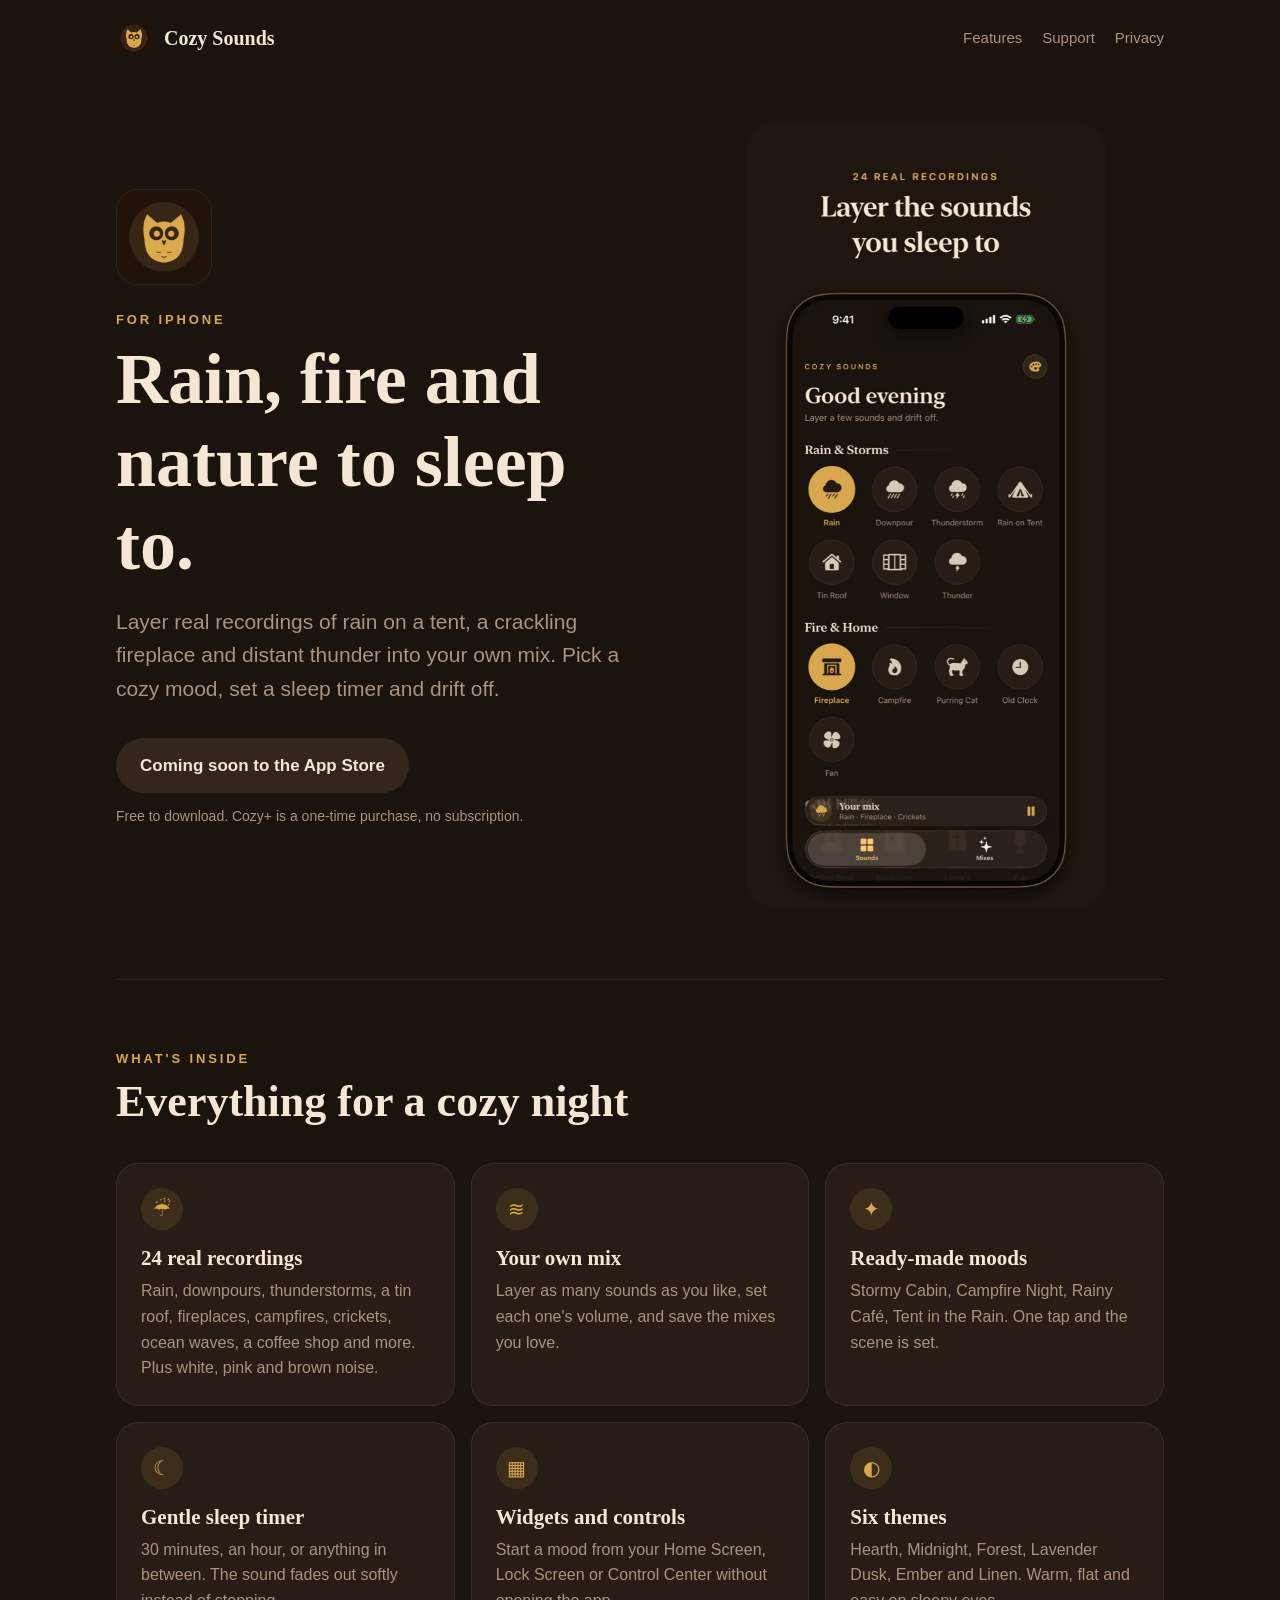
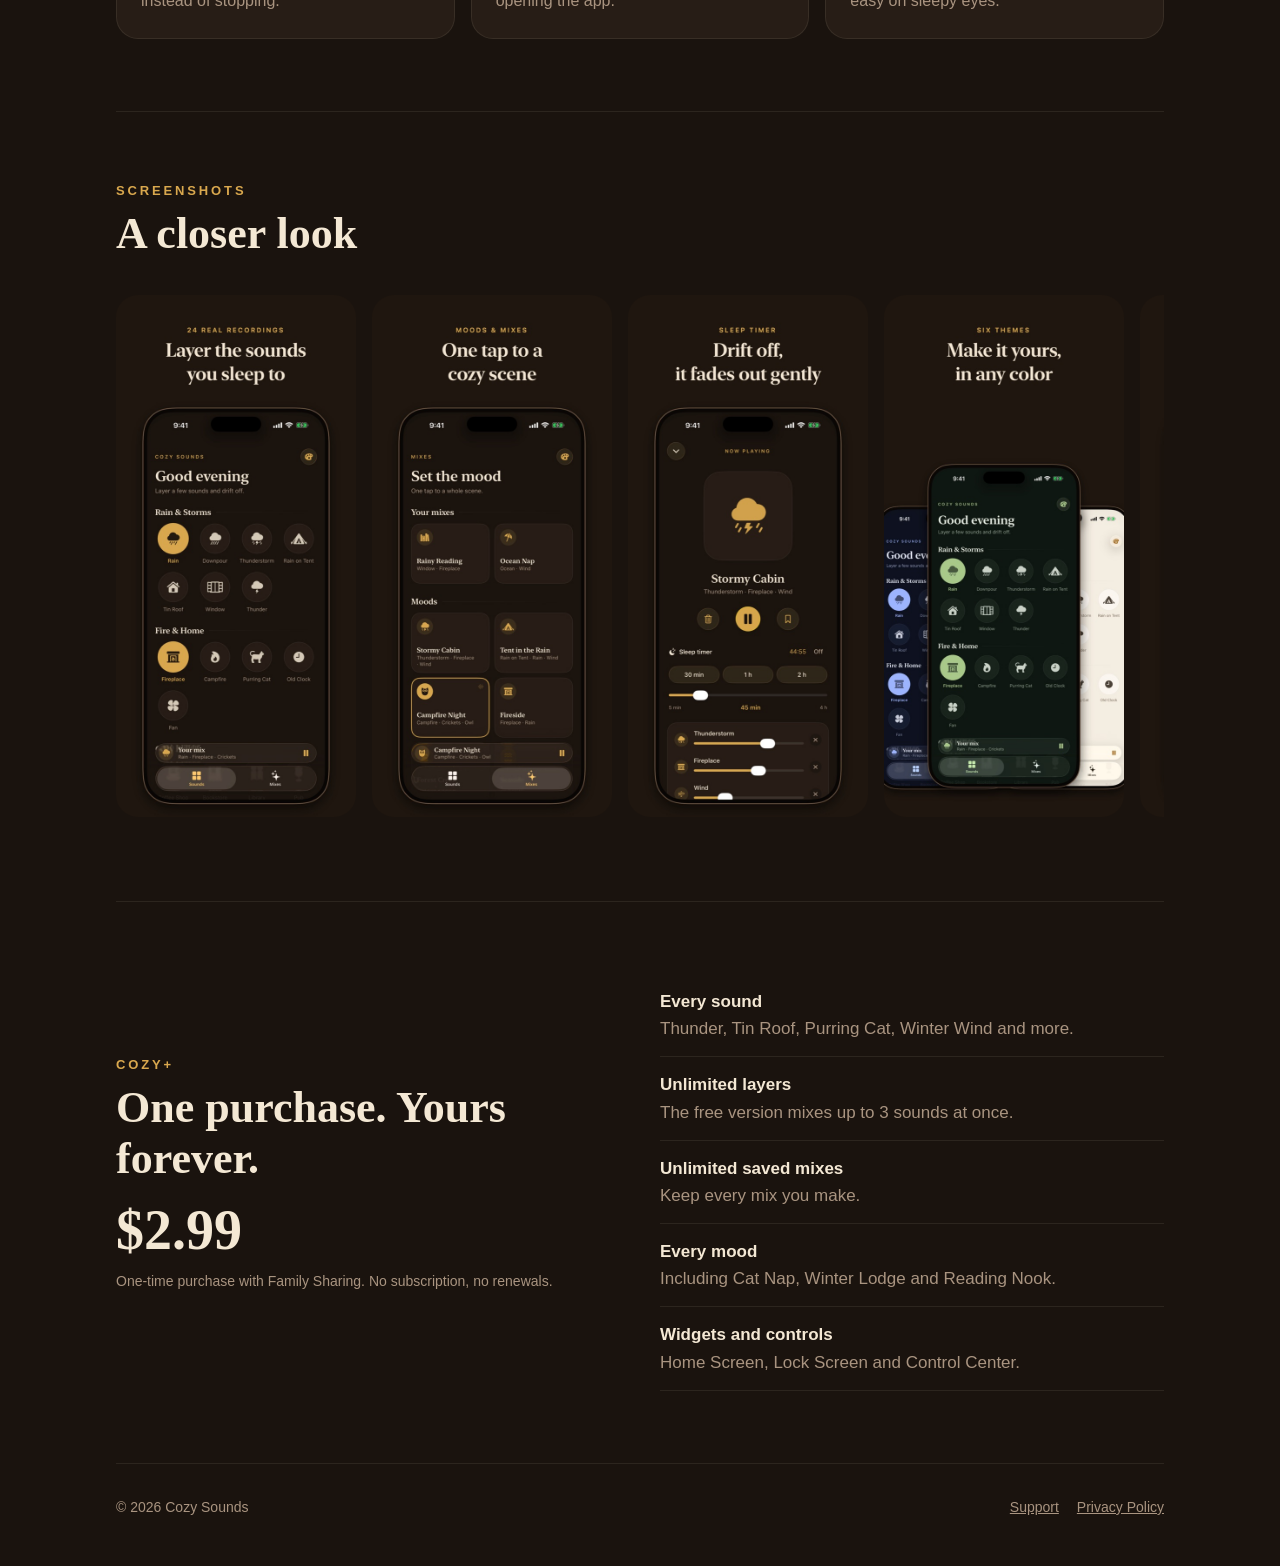
==== index.html @ 3689b46c "Cozy Sounds website: home, privacy policy and support Static pages for GitHub Pages in the app's fla" ====
<!doctype html>
<html lang="en">
<head>
  <meta charset="utf-8">
  <meta name="viewport" content="width=device-width, initial-scale=1">
  <title>Cozy Sounds</title>
  <meta name="description" content="Rain, fire and nature to sleep to. Layer real recordings into your own sleep mix, pick a cozy mood and drift off with a gentle sleep timer. For iPhone.">
  <meta name="theme-color" content="#1a130e">
  <meta property="og:title" content="Cozy Sounds">
  <meta property="og:description" content="Rain, fire and nature to sleep to.">
  <meta property="og:image" content="assets/og-image.jpg">
  <meta name="twitter:card" content="summary_large_image">
  <link rel="icon" href="assets/favicon.png">
  <link rel="apple-touch-icon" href="assets/apple-touch-icon.png">
  <link rel="stylesheet" href="assets/style.css">
</head>
<body>
  <div class="wrap">
    <header class="site-header">
      <a class="brand" href="./"><img src="assets/icon-512.png" alt="">Cozy Sounds</a>
      <nav class="site-nav">
        <a class="optional" href="#features">Features</a>
        <a href="support.html">Support</a>
        <a href="privacy.html">Privacy</a>
      </nav>
    </header>

    <main>
      <div class="hero">
        <div>
          <img class="hero-icon" src="assets/icon-512.png" alt="Cozy Sounds app icon: a gold owl">
          <p class="eyebrow">For iPhone</p>
          <h1>Rain, fire and nature to sleep to.</h1>
          <p class="lede">Layer real recordings of rain on a tent, a crackling fireplace and distant thunder into your own mix. Pick a cozy mood, set a sleep timer and drift off.</p>
          <!-- When the app is live, replace this with the App Store link and Apple's official badge. -->
          <span class="button is-soon">Coming soon to the App Store</span>
          <p class="fine">Free to download. Cozy+ is a one-time purchase, no subscription.</p>
        </div>
        <div class="hero-shot">
          <img src="assets/screens/01-sounds.jpg" alt="The Sounds screen with Rain, Fireplace and Crickets playing">
        </div>
      </div>

      <section id="features">
        <div class="section-head">
          <p class="eyebrow">What's inside</p>
          <h2>Everything for a cozy night</h2>
        </div>
        <div class="features">
          <div class="card">
            <div class="icon" aria-hidden="true">☔︎</div>
            <h3>24 real recordings</h3>
            <p>Rain, downpours, thunderstorms, a tin roof, fireplaces, campfires, crickets, ocean waves, a coffee shop and more. Plus white, pink and brown noise.</p>
          </div>
          <div class="card">
            <div class="icon" aria-hidden="true">≋</div>
            <h3>Your own mix</h3>
            <p>Layer as many sounds as you like, set each one's volume, and save the mixes you love.</p>
          </div>
          <div class="card">
            <div class="icon" aria-hidden="true">✦</div>
            <h3>Ready-made moods</h3>
            <p>Stormy Cabin, Campfire Night, Rainy Café, Tent in the Rain. One tap and the scene is set.</p>
          </div>
          <div class="card">
            <div class="icon" aria-hidden="true">☾</div>
            <h3>Gentle sleep timer</h3>
            <p>30 minutes, an hour, or anything in between. The sound fades out softly instead of stopping.</p>
          </div>
          <div class="card">
            <div class="icon" aria-hidden="true">▦</div>
            <h3>Widgets and controls</h3>
            <p>Start a mood from your Home Screen, Lock Screen or Control Center without opening the app.</p>
          </div>
          <div class="card">
            <div class="icon" aria-hidden="true">◐</div>
            <h3>Six themes</h3>
            <p>Hearth, Midnight, Forest, Lavender Dusk, Ember and Linen. Warm, flat and easy on sleepy eyes.</p>
          </div>
        </div>
      </section>

      <section>
        <div class="section-head">
          <p class="eyebrow">Screenshots</p>
          <h2>A closer look</h2>
        </div>
        <div class="gallery" tabindex="0" aria-label="App screenshots">
          <img src="assets/screens/01-sounds.jpg" alt="Layer the sounds you sleep to" loading="lazy">
          <img src="assets/screens/02-mixes.jpg" alt="One tap to a cozy scene" loading="lazy">
          <img src="assets/screens/03-player.jpg" alt="Sleep timer that fades out gently" loading="lazy">
          <img src="assets/screens/04-themes.jpg" alt="Six themes" loading="lazy">
          <img src="assets/screens/05-widgets.jpg" alt="Home Screen widgets" loading="lazy">
          <img src="assets/screens/06-cozy-plus.jpg" alt="Cozy+, a one-time purchase" loading="lazy">
        </div>
      </section>

      <section>
        <div class="plus">
          <div>
            <p class="eyebrow">Cozy+</p>
            <h2>One purchase. Yours forever.</h2>
            <p class="price">$2.99</p>
            <p class="fine">One-time purchase with Family Sharing. No subscription, no renewals.</p>
          </div>
          <ul>
            <li><strong>Every sound</strong>Thunder, Tin Roof, Purring Cat, Winter Wind and more.</li>
            <li><strong>Unlimited layers</strong>The free version mixes up to 3 sounds at once.</li>
            <li><strong>Unlimited saved mixes</strong>Keep every mix you make.</li>
            <li><strong>Every mood</strong>Including Cat Nap, Winter Lodge and Reading Nook.</li>
            <li><strong>Widgets and controls</strong>Home Screen, Lock Screen and Control Center.</li>
          </ul>
        </div>
      </section>
    </main>

    <footer class="site-footer">
      <span>© 2026 Cozy Sounds</span>
      <nav>
        <a href="support.html">Support</a>
        <a href="privacy.html">Privacy Policy</a>
      </nav>
    </footer>
  </div>
</body>
</html>
---- assets/style.css ----
/* Cozy Sounds: flat espresso and gold, matching the app's Hearth theme. */
:root {
  --background: #1a130e;
  --surface: #271d16;
  --surface-raised: #33261d;
  --accent: #d9a84e;
  --on-accent: #1a130e;
  --text: #f4e8d4;
  --muted: #a99480;
  --hairline: rgba(244, 232, 212, 0.08);
  --serif: "New York", ui-serif, "Iowan Old Style", "Palatino Linotype", Georgia, serif;
  --sans: -apple-system, BlinkMacSystemFont, "SF Pro Text", "Segoe UI", Roboto, "Helvetica Neue", Arial, sans-serif;
  --rounded: ui-rounded, -apple-system, "SF Pro Rounded", var(--sans);
  --page: 1080px;
}

* { box-sizing: border-box; }

html { -webkit-text-size-adjust: 100%; }

body {
  margin: 0;
  background: var(--background);
  color: var(--text);
  font: 17px/1.6 var(--sans);
  -webkit-font-smoothing: antialiased;
}

a { color: var(--accent); }

img { max-width: 100%; display: block; }

.wrap {
  max-width: var(--page);
  margin: 0 auto;
  padding: 0 16px;
}

/* Header */

.site-header {
  display: flex;
  align-items: center;
  justify-content: space-between;
  gap: 16px;
  padding: 20px 0;
}

.brand {
  display: flex;
  align-items: center;
  gap: 12px;
  color: var(--text);
  text-decoration: none;
  font: 600 20px/1 var(--serif);
}

.brand img { width: 36px; height: 36px; border-radius: 9px; }

.site-nav { display: flex; gap: 20px; font-size: 15px; }

.site-nav a { color: var(--muted); text-decoration: none; }

.site-nav a:hover, .site-nav a[aria-current="page"] { color: var(--text); }

/* Type */

.eyebrow {
  margin: 0 0 12px;
  font: 600 13px/1 var(--rounded);
  letter-spacing: 0.22em;
  text-transform: uppercase;
  color: var(--accent);
}

h1, h2, h3 { font-family: var(--serif); font-weight: 600; line-height: 1.15; margin: 0; }

h1 { font-size: clamp(40px, 7vw, 72px); }

h2 { font-size: clamp(30px, 4.5vw, 44px); }

h3 { font-size: 21px; }

.lede { color: var(--muted); font-size: clamp(18px, 2.2vw, 21px); max-width: 34em; }

/* Hero */

.hero {
  display: grid;
  grid-template-columns: 1.1fr 1fr;
  align-items: center;
  gap: 48px;
  padding: 48px 0 72px;
}

.hero-icon { width: 96px; height: 96px; border-radius: 22px; margin-bottom: 28px; border: 1px solid var(--hairline); }

.hero h1 { margin-bottom: 18px; }

.hero .lede { margin: 0 0 32px; }

.hero-shot { justify-self: center; max-width: 360px; width: 100%; }

.hero-shot img { border-radius: 28px; }

/* Buttons */

.button {
  display: inline-flex;
  align-items: center;
  gap: 10px;
  padding: 14px 24px;
  border-radius: 999px;
  background: var(--accent);
  color: var(--on-accent);
  font-weight: 600;
  text-decoration: none;
}

.button.is-soon { background: var(--surface-raised); color: var(--text); cursor: default; }

.fine { color: var(--muted); font-size: 14px; margin-top: 12px; }

/* Sections */

section { padding: 72px 0; border-top: 1px solid var(--hairline); }

.section-head { margin-bottom: 36px; }

.section-head .lede { margin: 14px 0 0; }

.features {
  display: grid;
  grid-template-columns: repeat(3, 1fr);
  gap: 16px;
}

.card {
  background: var(--surface);
  border: 1px solid var(--hairline);
  border-radius: 22px;
  padding: 24px;
}

.card h3 { margin-bottom: 8px; }

.card p { margin: 0; color: var(--muted); font-size: 16px; }

.card .icon {
  width: 42px;
  height: 42px;
  border-radius: 50%;
  background: rgba(217, 168, 78, 0.12);
  color: var(--accent);
  display: grid;
  place-items: center;
  font-size: 20px;
  margin-bottom: 16px;
}

/* Screenshot strip: scrolls sideways on its own; the page never does. */

.gallery {
  display: flex;
  gap: 16px;
  overflow-x: auto;
  scroll-snap-type: x mandatory;
  padding-bottom: 12px;
  -webkit-overflow-scrolling: touch;
}

.gallery img {
  flex: 0 0 auto;
  width: 240px;
  border-radius: 22px;
  scroll-snap-align: start;
}

/* Cozy+ */

.plus {
  display: grid;
  grid-template-columns: 1fr 1fr;
  gap: 40px;
  align-items: center;
}

.plus ul { list-style: none; padding: 0; margin: 0; }

.plus li {
  padding: 14px 0;
  border-bottom: 1px solid var(--hairline);
  color: var(--muted);
}

.plus li strong { color: var(--text); display: block; font-weight: 600; }

.price { font: 600 56px/1 var(--serif); margin: 18px 0 8px; }

/* Long-form pages (privacy, support) */

.doc { max-width: 720px; padding: 32px 0 80px; }

.doc h1 { font-size: clamp(36px, 6vw, 52px); margin-bottom: 8px; }

.doc h2 { font-size: 26px; margin: 40px 0 12px; }

.doc p, .doc li { color: var(--muted); }

.doc strong { color: var(--text); }

.faq details {
  background: var(--surface);
  border: 1px solid var(--hairline);
  border-radius: 18px;
  padding: 18px 22px;
  margin-bottom: 12px;
}

.faq summary { cursor: pointer; font-weight: 600; color: var(--text); }

.faq details p { margin: 12px 0 0; }

/* Footer */

.site-footer {
  border-top: 1px solid var(--hairline);
  padding: 32px 0 48px;
  color: var(--muted);
  font-size: 14px;
  display: flex;
  flex-wrap: wrap;
  justify-content: space-between;
  gap: 12px;
}

.site-footer nav { display: flex; gap: 18px; }

.site-footer a { color: var(--muted); }

/* Phones */

@media (max-width: 820px) {
  .hero, .plus { grid-template-columns: 1fr; }
  .hero { padding-top: 24px; text-align: left; }
  .hero-shot { max-width: 300px; }
  .features { grid-template-columns: 1fr; }
  .site-nav { gap: 14px; }
}

@media (max-width: 420px) {
  .site-nav a.optional { display: none; }
}
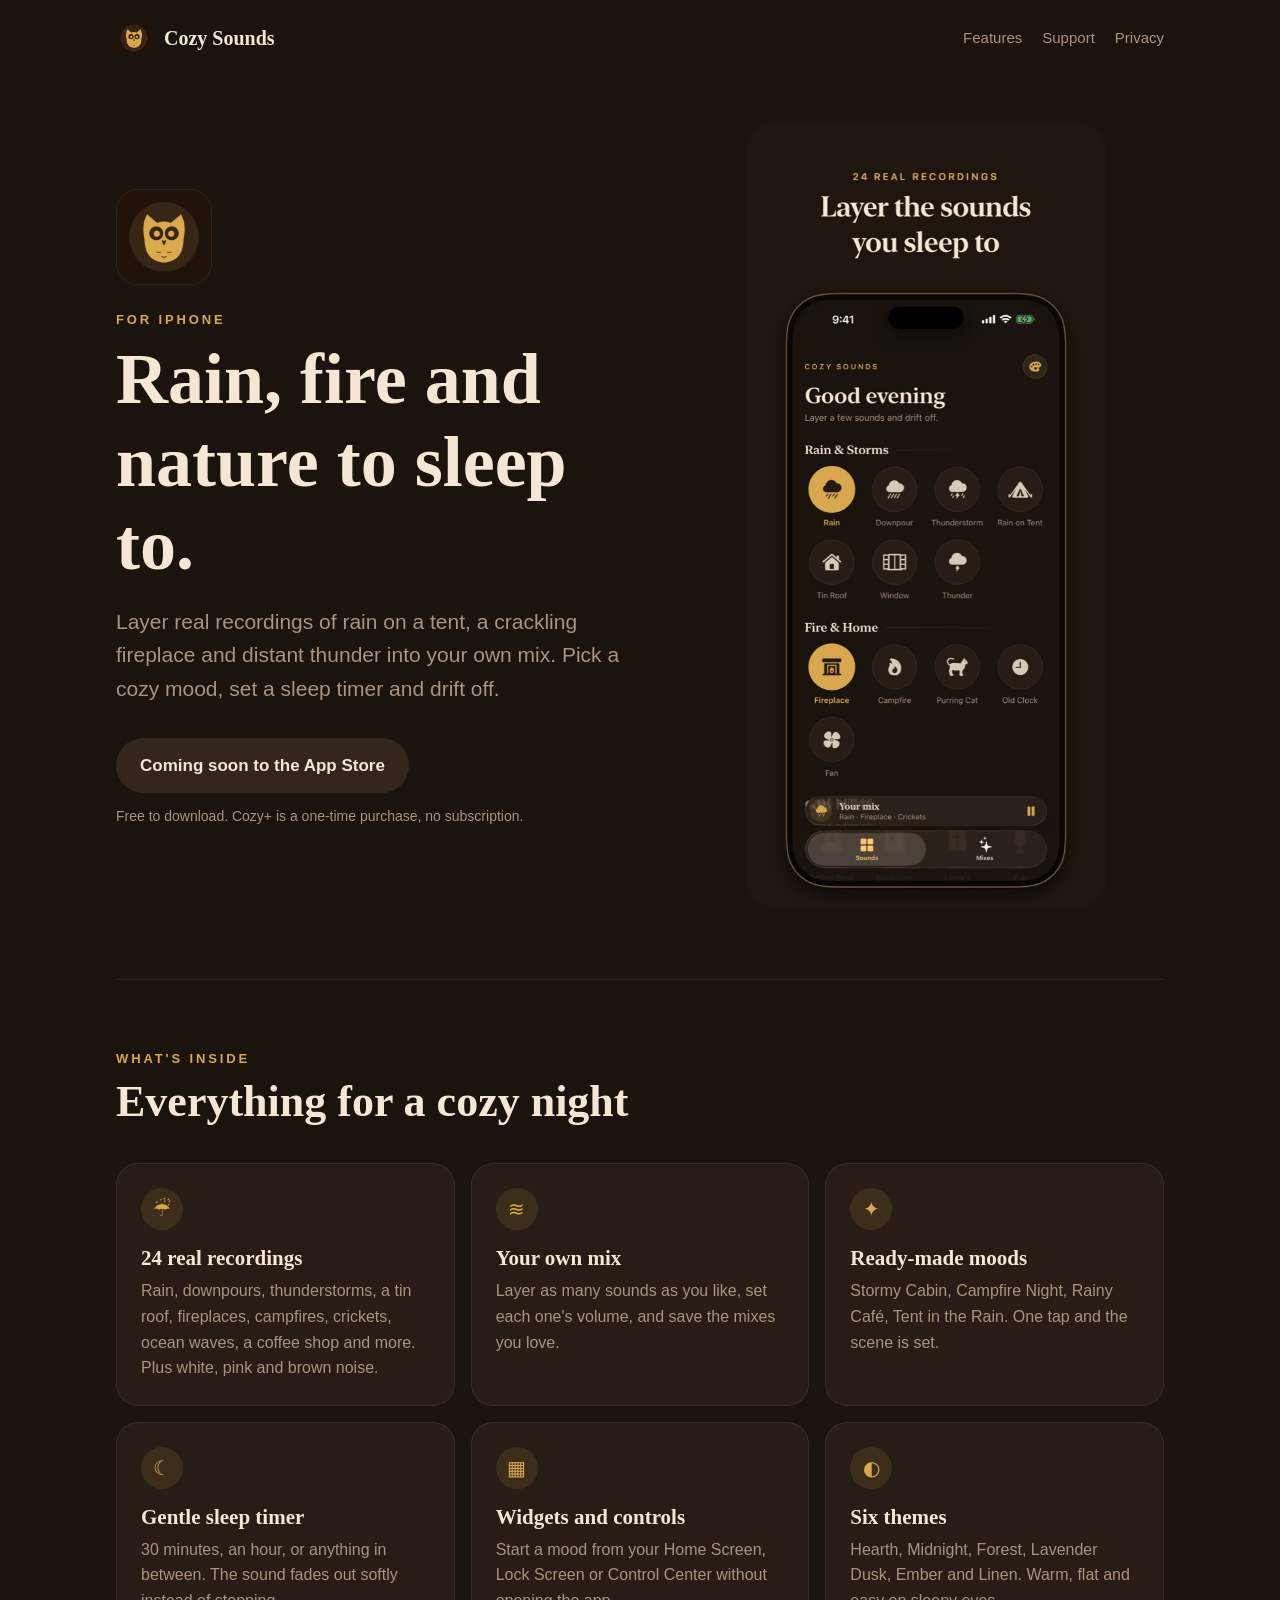
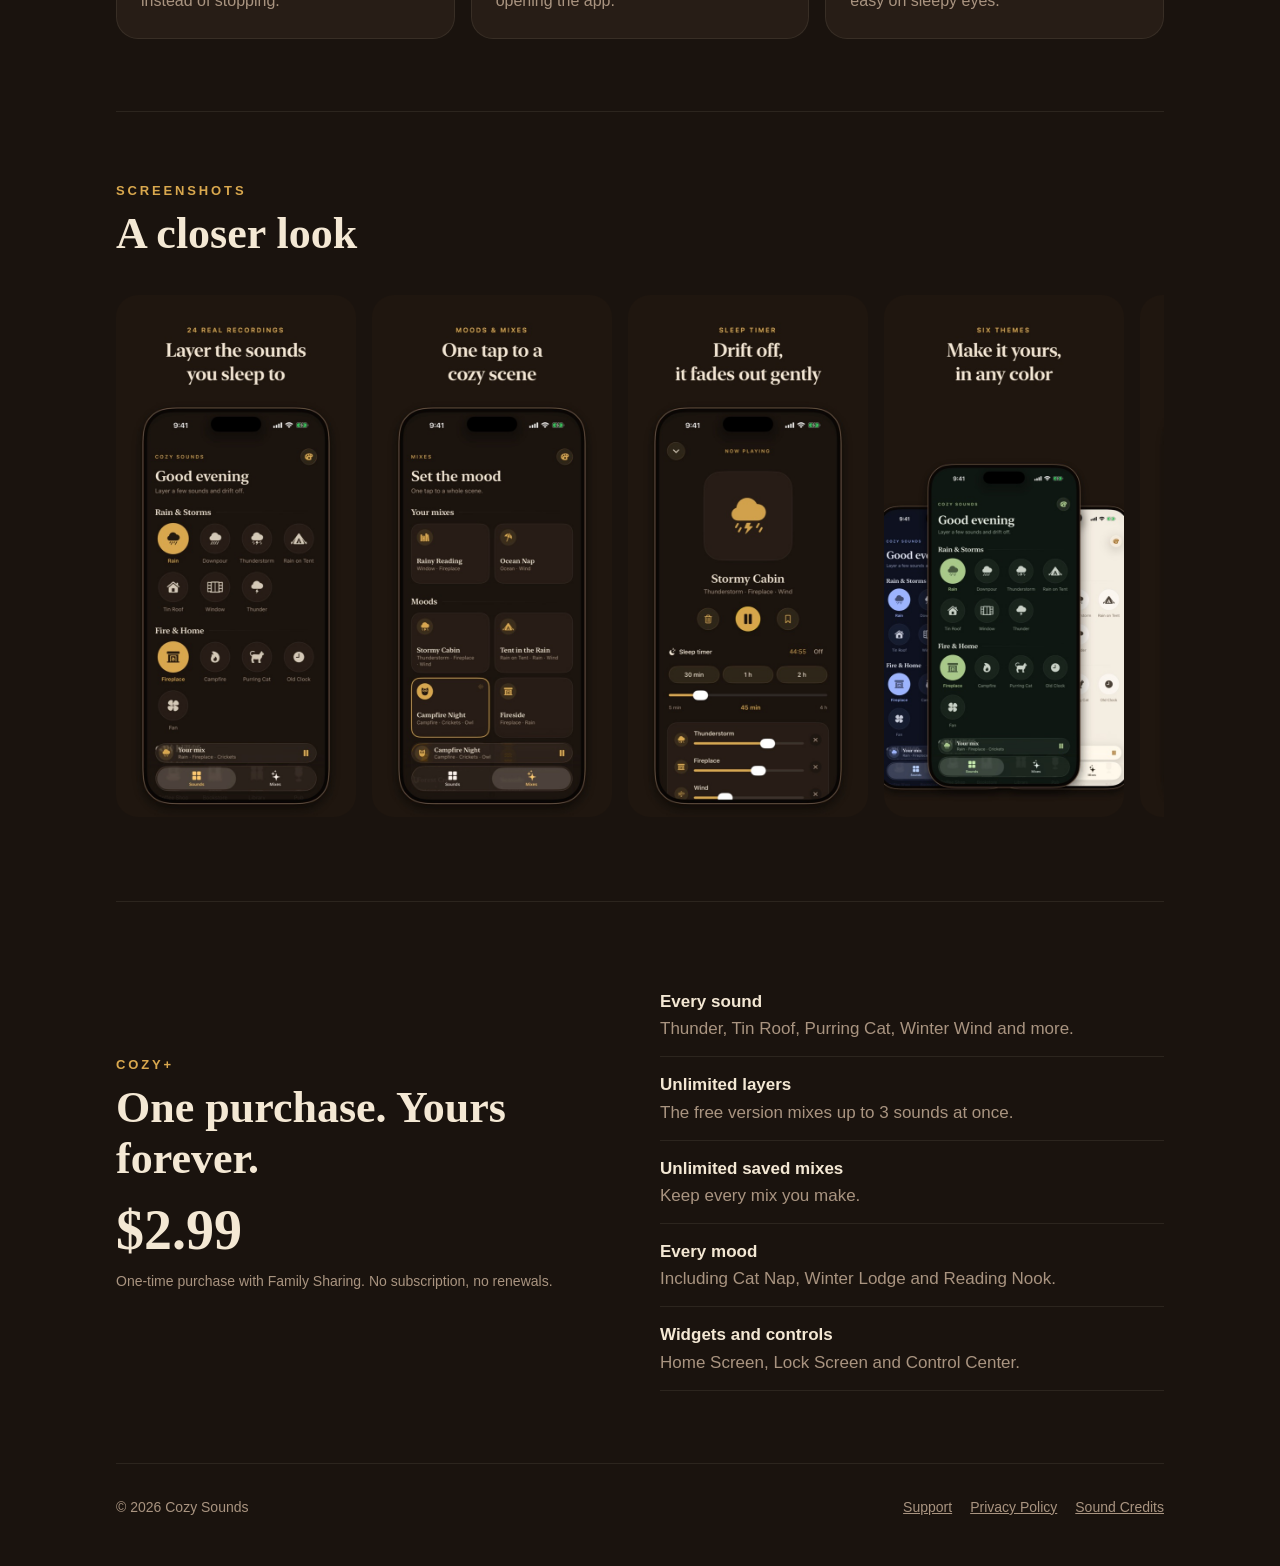
==== commit 58d38322: "Add sound credits page Lists the source, recordist and CC0 license of every recording in the app, so" ====
--- a/index.html
+++ b/index.html
@@ -119,6 +119,7 @@
       <nav>
         <a href="support.html">Support</a>
         <a href="privacy.html">Privacy Policy</a>
+        <a href="credits.html">Sound Credits</a>
       </nav>
     </footer>
   </div>
--- a/assets/style.css
+++ b/assets/style.css
@@ -251,3 +251,19 @@
 @media (max-width: 420px) {
   .site-nav a.optional { display: none; }
 }
+
+/* Sound credits table: scrolls sideways inside its box on narrow phones. */
+
+.table-wrap { overflow-x: auto; margin-top: 28px; border: 1px solid var(--hairline); border-radius: 18px; }
+
+.credits { width: 100%; border-collapse: collapse; font-size: 15px; }
+
+.credits th, .credits td { text-align: left; padding: 12px 16px; border-bottom: 1px solid var(--hairline); vertical-align: top; }
+
+.credits th { color: var(--text); font-weight: 600; background: var(--surface); white-space: nowrap; }
+
+.credits td { color: var(--muted); }
+
+.credits td:first-child { color: var(--text); white-space: nowrap; }
+
+.credits tr:last-child td { border-bottom: 0; }
